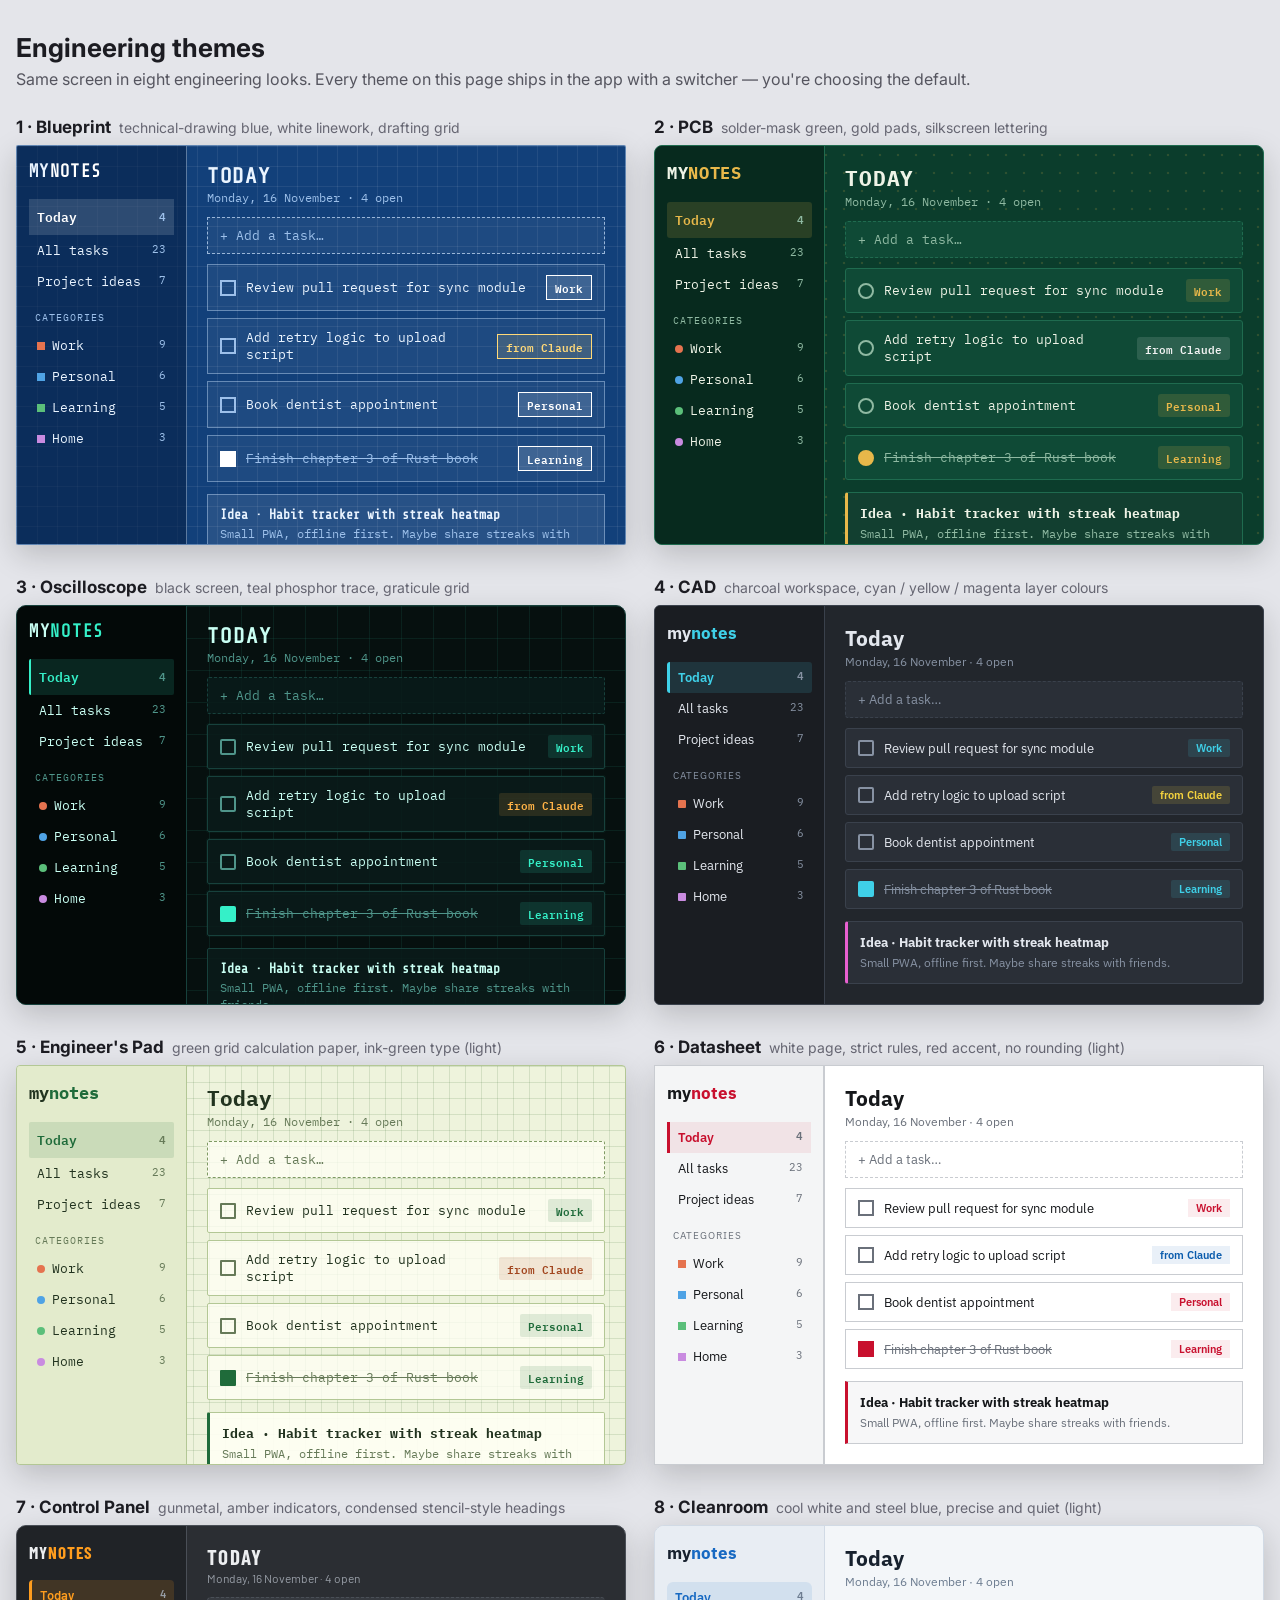
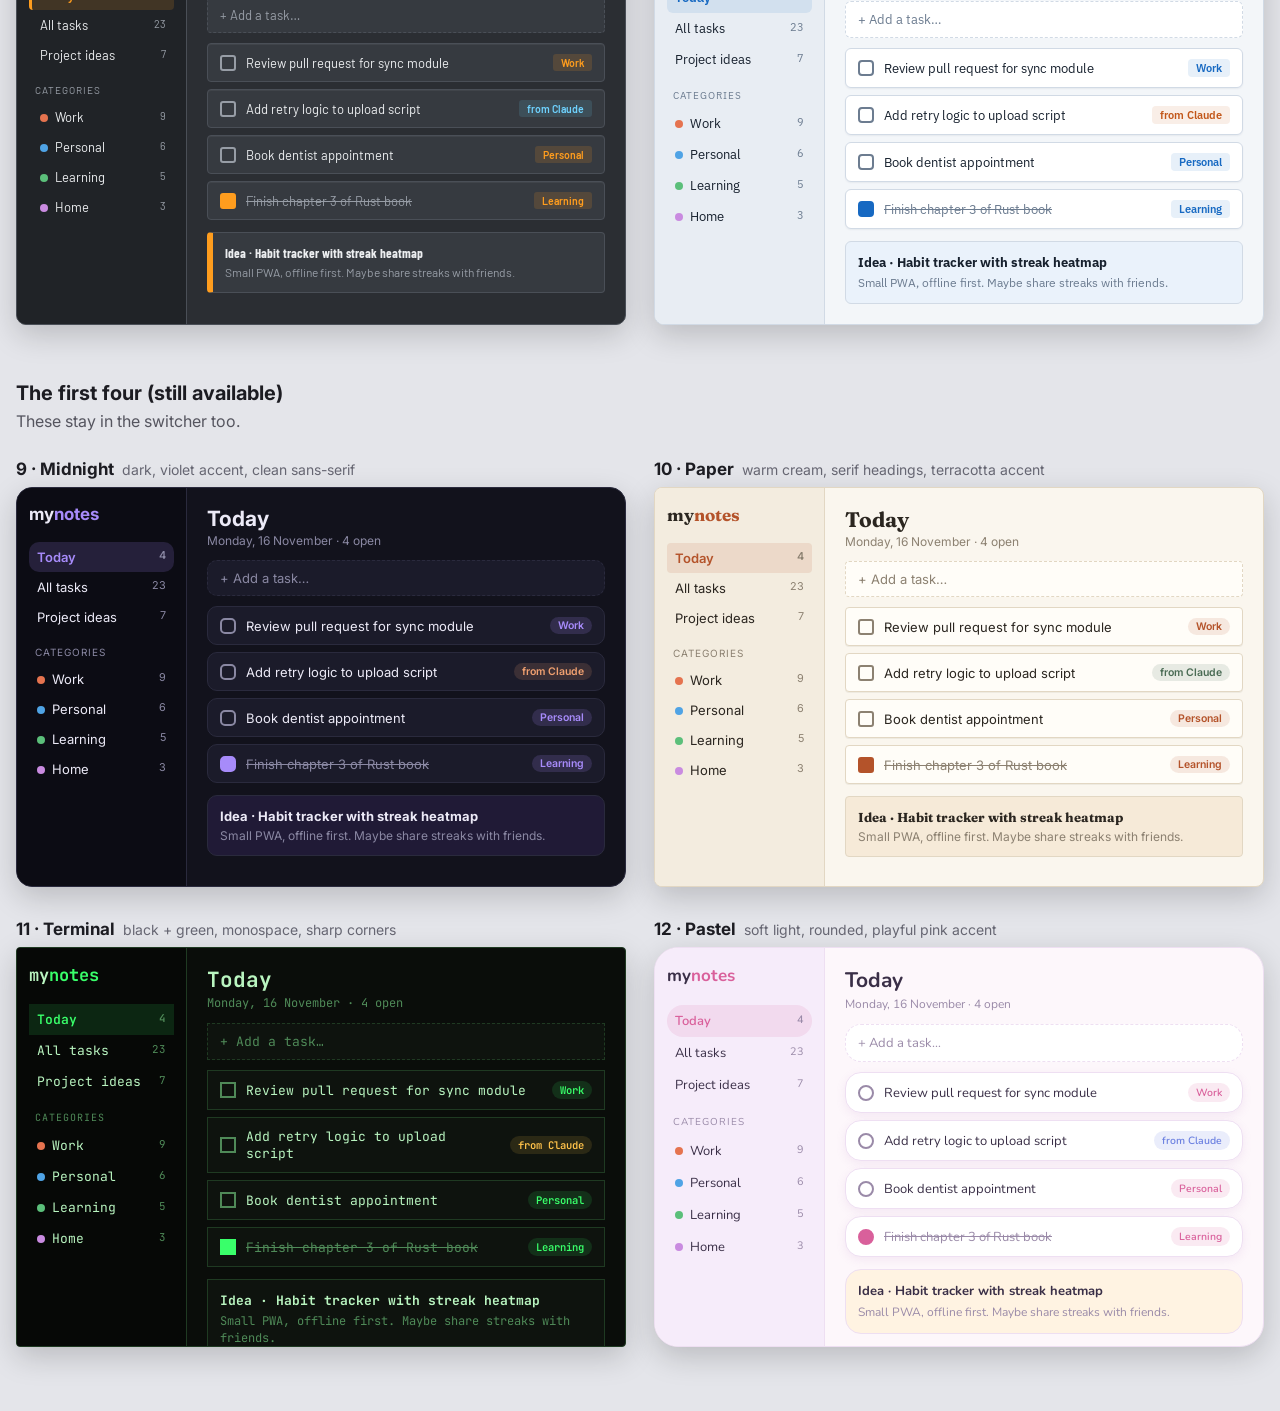
==== docs/theme-preview.html @ d1ad7452 "Start MyNotes: core modules, vault crypto, handoff notes" ====
<!doctype html>
<html lang="en">
<head>
<meta charset="utf-8">
<meta name="viewport" content="width=device-width, initial-scale=1">
<title>Theme preview</title>
<link href="https://fonts.googleapis.com/css2?family=Inter:wght@400;500;600;700&family=Fraunces:opsz,wght@9..144,500;9..144,700&family=JetBrains+Mono:wght@400;600&family=Nunito:wght@500;700;800&family=IBM+Plex+Mono:wght@400;500;600&family=IBM+Plex+Sans:wght@400;500;600;700&family=Share+Tech+Mono&family=Barlow+Condensed:wght@500;600;700&family=Barlow:wght@400;500;600&display=swap" rel="stylesheet">
<style>
  * { box-sizing: border-box; margin: 0; }
  body { background: #e4e5ea; font-family: Inter, system-ui, sans-serif; padding: 32px 16px 64px; color: #1c1c22; }
  .page { max-width: 1280px; margin: 0 auto; }
  .page h1 { font-size: 26px; margin-bottom: 6px; }
  .page h1.second { margin-top: 56px; font-size: 20px; }
  .page p { color: #55555f; margin-bottom: 28px; }
  .grid { display: grid; grid-template-columns: repeat(auto-fit, minmax(520px, 1fr)); gap: 32px 28px; }
  @media (max-width: 600px) { .grid { grid-template-columns: 1fr; } }
  .label { font-weight: 700; font-size: 17px; margin-bottom: 4px; }
  .label span { font-weight: 400; color: #666672; font-size: 14px; margin-left: 8px; }

  /* ---------- shared app mock ---------- */
  .app { display: grid; grid-template-columns: 170px 1fr; height: 400px; border-radius: var(--frame-r); overflow: hidden;
         background-color: var(--bg); background-image: var(--grid, none); background-size: var(--grid-size, auto);
         color: var(--text); font-family: var(--font); border: 1px solid var(--line);
         box-shadow: 0 10px 30px rgba(0,0,0,.18); font-size: 13px; margin-top: 8px; }
  .side { background: var(--side); padding: 16px 12px; border-right: var(--rule, 1px) solid var(--line); }
  .brand { font-family: var(--head); font-weight: 700; font-size: 17px; margin-bottom: 18px; color: var(--text);
           text-transform: var(--caps, none); letter-spacing: var(--track, 0); }
  .brand i { color: var(--accent); font-style: normal; }
  .nav-h { font-size: 10px; letter-spacing: .1em; text-transform: uppercase; color: var(--muted); margin: 14px 6px 6px; }
  .nav { display: flex; justify-content: space-between; padding: 7px 8px; border-radius: var(--r); color: var(--text);
         border-left: var(--nav-bar, 0) solid transparent; }
  .nav.on { background: var(--accent-soft); color: var(--accent); font-weight: 600; border-left-color: var(--accent); }
  .nav small { color: var(--muted); }
  .dot { display: inline-block; width: 8px; height: 8px; border-radius: var(--dot-r, 50%); margin-right: 7px; }
  .main { padding: 18px 20px; overflow: hidden; }
  .main h2 { font-family: var(--head); font-size: 21px; font-weight: 700; text-transform: var(--caps, none); letter-spacing: var(--track, 0); }
  .sub { color: var(--muted); margin: 2px 0 12px; font-size: 12px; }
  .add { border: 1px dashed var(--line-strong, var(--line)); border-radius: var(--r); padding: 9px 12px; color: var(--muted); margin-bottom: 10px; background: var(--card); }
  .task { display: flex; align-items: center; gap: 10px; padding: 10px 12px; background: var(--card); border: 1px solid var(--line);
          border-radius: var(--r); margin-bottom: 7px; box-shadow: var(--shadow); }
  .box { width: 16px; height: 16px; border: 2px solid var(--muted); border-radius: var(--box-r); flex: none; }
  .task.done .box { background: var(--accent); border-color: var(--accent); }
  .task.done .t { text-decoration: line-through; color: var(--muted); }
  .t { flex: 1; }
  .chip { font-size: 10.5px; padding: 2px 8px; border-radius: var(--chip-r, 99px); background: var(--accent-soft); color: var(--accent);
          font-weight: 600; white-space: nowrap; border: var(--chip-b, 0) solid currentColor; }
  .chip.c { background: var(--claude-soft); color: var(--claude); }
  .idea { margin-top: 12px; padding: 12px; border-radius: var(--r); background: var(--idea); border: 1px solid var(--line); border-left: var(--idea-bar, 1px) solid var(--idea-bar-c, var(--line)); }
  .idea b { font-family: var(--head); display: block; margin-bottom: 3px; }
  .idea span { color: var(--muted); font-size: 12px; }

  /* ---------- engineering themes ---------- */
  .blueprint { --bg:#12407a; --side:rgba(6,30,66,.55); --card:rgba(255,255,255,.05); --idea:rgba(255,255,255,.09); --line:rgba(205,228,255,.42); --line-strong:rgba(205,228,255,.7);
               --text:#eaf4ff; --muted:#9dc0ea; --accent:#ffffff; --accent-soft:rgba(255,255,255,.14); --claude:#ffd978; --claude-soft:rgba(255,217,120,.14);
               --grid:linear-gradient(rgba(255,255,255,.07) 1px,transparent 1px),linear-gradient(90deg,rgba(255,255,255,.07) 1px,transparent 1px); --grid-size:20px 20px;
               --font:'IBM Plex Mono',Consolas,monospace; --head:'Share Tech Mono','IBM Plex Mono',monospace; --caps:uppercase; --track:.08em;
               --r:0px; --box-r:0px; --frame-r:2px; --shadow:none; --chip-r:0px; --chip-b:1px; --dot-r:0; }
  .pcb       { --bg:#0b3d2c; --side:#072a1e; --card:#0f4a36; --idea:#123f30; --line:#1f6b4f; --text:#eef3e6; --muted:#8fb9a2;
               --accent:#e8b84a; --accent-soft:rgba(232,184,74,.15); --claude:#f2f2f2; --claude-soft:rgba(255,255,255,.12);
               --grid:radial-gradient(rgba(232,184,74,.16) 1.2px,transparent 1.6px); --grid-size:18px 18px;
               --font:'IBM Plex Mono',Consolas,monospace; --head:'IBM Plex Mono',monospace; --caps:uppercase; --track:.04em;
               --r:3px; --box-r:50%; --frame-r:8px; --shadow:none; --chip-r:3px; --idea-bar:3px; --idea-bar-c:#e8b84a; }
  .scope     { --bg:#06100f; --side:#030908; --card:rgba(10,28,26,.85); --idea:rgba(10,28,26,.85); --line:#17413c; --text:#c9fff3; --muted:#4f958a;
               --accent:#35f0c8; --accent-soft:rgba(53,240,200,.12); --claude:#ffb347; --claude-soft:rgba(255,179,71,.13);
               --grid:linear-gradient(rgba(53,240,200,.08) 1px,transparent 1px),linear-gradient(90deg,rgba(53,240,200,.08) 1px,transparent 1px); --grid-size:32px 32px;
               --font:'IBM Plex Mono',Consolas,monospace; --head:'Share Tech Mono','IBM Plex Mono',monospace; --caps:uppercase; --track:.1em;
               --r:2px; --box-r:2px; --frame-r:10px; --shadow:0 0 0 1px rgba(53,240,200,.04); --chip-r:2px; --nav-bar:2px; }
  .cad       { --bg:#22262c; --side:#1a1d22; --card:#2a2f37; --idea:#2a2f37; --line:#3a414c; --text:#e3e7ee; --muted:#8792a3;
               --accent:#3fd0e8; --accent-soft:rgba(63,208,232,.13); --claude:#f5d33e; --claude-soft:rgba(245,211,62,.13);
               --font:'IBM Plex Sans',Segoe UI,sans-serif; --head:'IBM Plex Sans',sans-serif;
               --r:3px; --box-r:2px; --frame-r:6px; --shadow:none; --chip-r:2px; --nav-bar:3px; --idea-bar:3px; --idea-bar-c:#e85fd0; --dot-r:1px; }
  .pad       { --bg:#eef3dc; --side:#e3ebcc; --card:rgba(255,255,244,.75); --idea:rgba(255,255,244,.9); --line:#b3c795; --line-strong:#7f9a63;
               --text:#22331f; --muted:#667a58; --accent:#1f6b3a; --accent-soft:rgba(31,107,58,.13); --claude:#a2461f; --claude-soft:rgba(162,70,31,.12);
               --grid:linear-gradient(rgba(70,120,60,.16) 1px,transparent 1px),linear-gradient(90deg,rgba(70,120,60,.16) 1px,transparent 1px); --grid-size:16px 16px;
               --font:'IBM Plex Mono',Consolas,monospace; --head:'IBM Plex Mono',monospace;
               --r:2px; --box-r:1px; --frame-r:4px; --shadow:none; --chip-r:2px; --idea-bar:3px; --idea-bar-c:#1f6b3a; }
  .datasheet { --bg:#ffffff; --side:#f4f5f6; --card:#ffffff; --idea:#f7f7f8; --line:#c9ccd1; --text:#15171a; --muted:#6a707a;
               --accent:#c8102e; --accent-soft:rgba(200,16,46,.08); --claude:#0b5cad; --claude-soft:rgba(11,92,173,.09);
               --font:'IBM Plex Sans',Helvetica,Arial,sans-serif; --head:'IBM Plex Sans',Helvetica,sans-serif; --rule:2px;
               --r:0px; --box-r:0px; --frame-r:0px; --shadow:none; --chip-r:0px; --nav-bar:3px; --idea-bar:3px; --idea-bar-c:#c8102e; --dot-r:0; }
  .panel     { --bg:#2b2e33; --side:#202327; --card:#363a40; --idea:#363a40; --line:#4a4f57; --text:#eceef0; --muted:#979da6;
               --accent:#ff9d1e; --accent-soft:rgba(255,157,30,.15); --claude:#6fd3ff; --claude-soft:rgba(111,211,255,.13);
               --font:Barlow,Segoe UI,sans-serif; --head:'Barlow Condensed',Barlow,sans-serif; --caps:uppercase; --track:.06em;
               --r:4px; --box-r:3px; --frame-r:10px; --shadow:inset 0 1px 0 rgba(255,255,255,.05); --chip-r:3px; --nav-bar:3px;
               --idea-bar:6px; --idea-bar-c:#ff9d1e; }
  .cryo      { --bg:#f3f6f9; --side:#e8edf3; --card:#ffffff; --idea:#eaf2fb; --line:#d1dae5; --text:#17212e; --muted:#6c7c90;
               --accent:#1769c2; --accent-soft:rgba(23,105,194,.1); --claude:#c2571a; --claude-soft:rgba(194,87,26,.1);
               --font:'IBM Plex Sans',Segoe UI,sans-serif; --head:'IBM Plex Sans',sans-serif;
               --r:6px; --box-r:4px; --frame-r:10px; --shadow:0 1px 2px rgba(20,40,70,.06); --chip-r:4px; }

  /* ---------- general themes ---------- */
  .midnight { --bg:#12121c; --side:#0c0c14; --card:#1b1b2a; --idea:#201a36; --line:#2a2a3d; --text:#eceaf7; --muted:#8a88a3;
              --accent:#a78bfa; --accent-soft:rgba(167,139,250,.16); --claude:#f0a070; --claude-soft:rgba(240,160,112,.15);
              --font:Inter,sans-serif; --head:Inter,sans-serif; --r:10px; --box-r:5px; --frame-r:16px; --shadow:none; }
  .paper    { --bg:#faf6ee; --side:#f3ecdf; --card:#fffdf8; --idea:#f6ead8; --line:#e2d7c3; --text:#2b2620; --muted:#8c8171;
              --accent:#b4532a; --accent-soft:rgba(180,83,42,.12); --claude:#4a6b54; --claude-soft:rgba(74,107,84,.13);
              --font:Inter,sans-serif; --head:Fraunces,Georgia,serif; --r:4px; --box-r:3px; --frame-r:8px; --shadow:0 1px 0 rgba(60,40,10,.06); }
  .terminal { --bg:#0a0d0a; --side:#060806; --card:#0e130e; --idea:#0e130e; --line:#1f3a22; --text:#b9f5c0; --muted:#4f8a58;
              --accent:#39ff6a; --accent-soft:rgba(57,255,106,.12); --claude:#ffc24a; --claude-soft:rgba(255,194,74,.12);
              --font:'JetBrains Mono',monospace; --head:'JetBrains Mono',monospace; --r:0px; --box-r:0px; --frame-r:4px; --shadow:none; }
  .pastel   { --bg:#fdf7fb; --side:#f6ecfa; --card:#ffffff; --idea:#fff3e2; --line:#eedff2; --text:#3a2f47; --muted:#9a8aa8;
              --accent:#d9609b; --accent-soft:rgba(217,96,155,.13); --claude:#6a7fe0; --claude-soft:rgba(106,127,224,.14);
              --font:Nunito,sans-serif; --head:Nunito,sans-serif; --r:16px; --box-r:8px; --frame-r:24px; --shadow:0 3px 10px rgba(180,120,190,.12); }
</style>
</head>
<body>
<div class="page">
  <h1>Engineering themes</h1>
  <p>Same screen in eight engineering looks. Every theme on this page ships in the app with a switcher — you're choosing the default.</p>
  <div class="grid" id="eng"></div>

  <h1 class="second">The first four (still available)</h1>
  <p>These stay in the switcher too.</p>
  <div class="grid" id="gen"></div>
</div>

<template id="mock">
  <div class="app">
    <aside class="side">
      <div class="brand">my<i>notes</i></div>
      <div class="nav on"><span>Today</span><small>4</small></div>
      <div class="nav"><span>All tasks</span><small>23</small></div>
      <div class="nav"><span>Project ideas</span><small>7</small></div>
      <div class="nav-h">Categories</div>
      <div class="nav"><span><span class="dot" style="background:#e5734f"></span>Work</span><small>9</small></div>
      <div class="nav"><span><span class="dot" style="background:#4fa3e5"></span>Personal</span><small>6</small></div>
      <div class="nav"><span><span class="dot" style="background:#5bbf7a"></span>Learning</span><small>5</small></div>
      <div class="nav"><span><span class="dot" style="background:#c98be0"></span>Home</span><small>3</small></div>
    </aside>
    <section class="main">
      <h2>Today</h2>
      <div class="sub">Monday, 16 November · 4 open</div>
      <div class="add">+ Add a task…</div>
      <div class="task"><span class="box"></span><span class="t">Review pull request for sync module</span><span class="chip">Work</span></div>
      <div class="task"><span class="box"></span><span class="t">Add retry logic to upload script</span><span class="chip c">from Claude</span></div>
      <div class="task"><span class="box"></span><span class="t">Book dentist appointment</span><span class="chip">Personal</span></div>
      <div class="task done"><span class="box"></span><span class="t">Finish chapter 3 of Rust book</span><span class="chip">Learning</span></div>
      <div class="idea"><b>Idea · Habit tracker with streak heatmap</b><span>Small PWA, offline first. Maybe share streaks with friends.</span></div>
    </section>
  </div>
</template>

<script>
  const eng = [
    ["blueprint", "1 · Blueprint",       "technical-drawing blue, white linework, drafting grid"],
    ["pcb",       "2 · PCB",             "solder-mask green, gold pads, silkscreen lettering"],
    ["scope",     "3 · Oscilloscope",    "black screen, teal phosphor trace, graticule grid"],
    ["cad",       "4 · CAD",             "charcoal workspace, cyan / yellow / magenta layer colours"],
    ["pad",       "5 · Engineer's Pad",  "green grid calculation paper, ink-green type (light)"],
    ["datasheet", "6 · Datasheet",       "white page, strict rules, red accent, no rounding (light)"],
    ["panel",     "7 · Control Panel",   "gunmetal, amber indicators, condensed stencil-style headings"],
    ["cryo",      "8 · Cleanroom",       "cool white and steel blue, precise and quiet (light)"],
  ];
  const gen = [
    ["midnight", "9 · Midnight",  "dark, violet accent, clean sans-serif"],
    ["paper",    "10 · Paper",    "warm cream, serif headings, terracotta accent"],
    ["terminal", "11 · Terminal", "black + green, monospace, sharp corners"],
    ["pastel",   "12 · Pastel",   "soft light, rounded, playful pink accent"],
  ];
  const tpl = document.getElementById("mock");
  function fill(id, list) {
    const grid = document.getElementById(id);
    for (const [cls, name, desc] of list) {
      const wrap = document.createElement("div");
      wrap.innerHTML = `<div class="label">${name}<span>${desc}</span></div>`;
      const app = tpl.content.firstElementChild.cloneNode(true);
      app.classList.add(cls);
      wrap.appendChild(app);
      grid.appendChild(wrap);
    }
  }
  fill("eng", eng);
  fill("gen", gen);
</script>
</body>
</html>
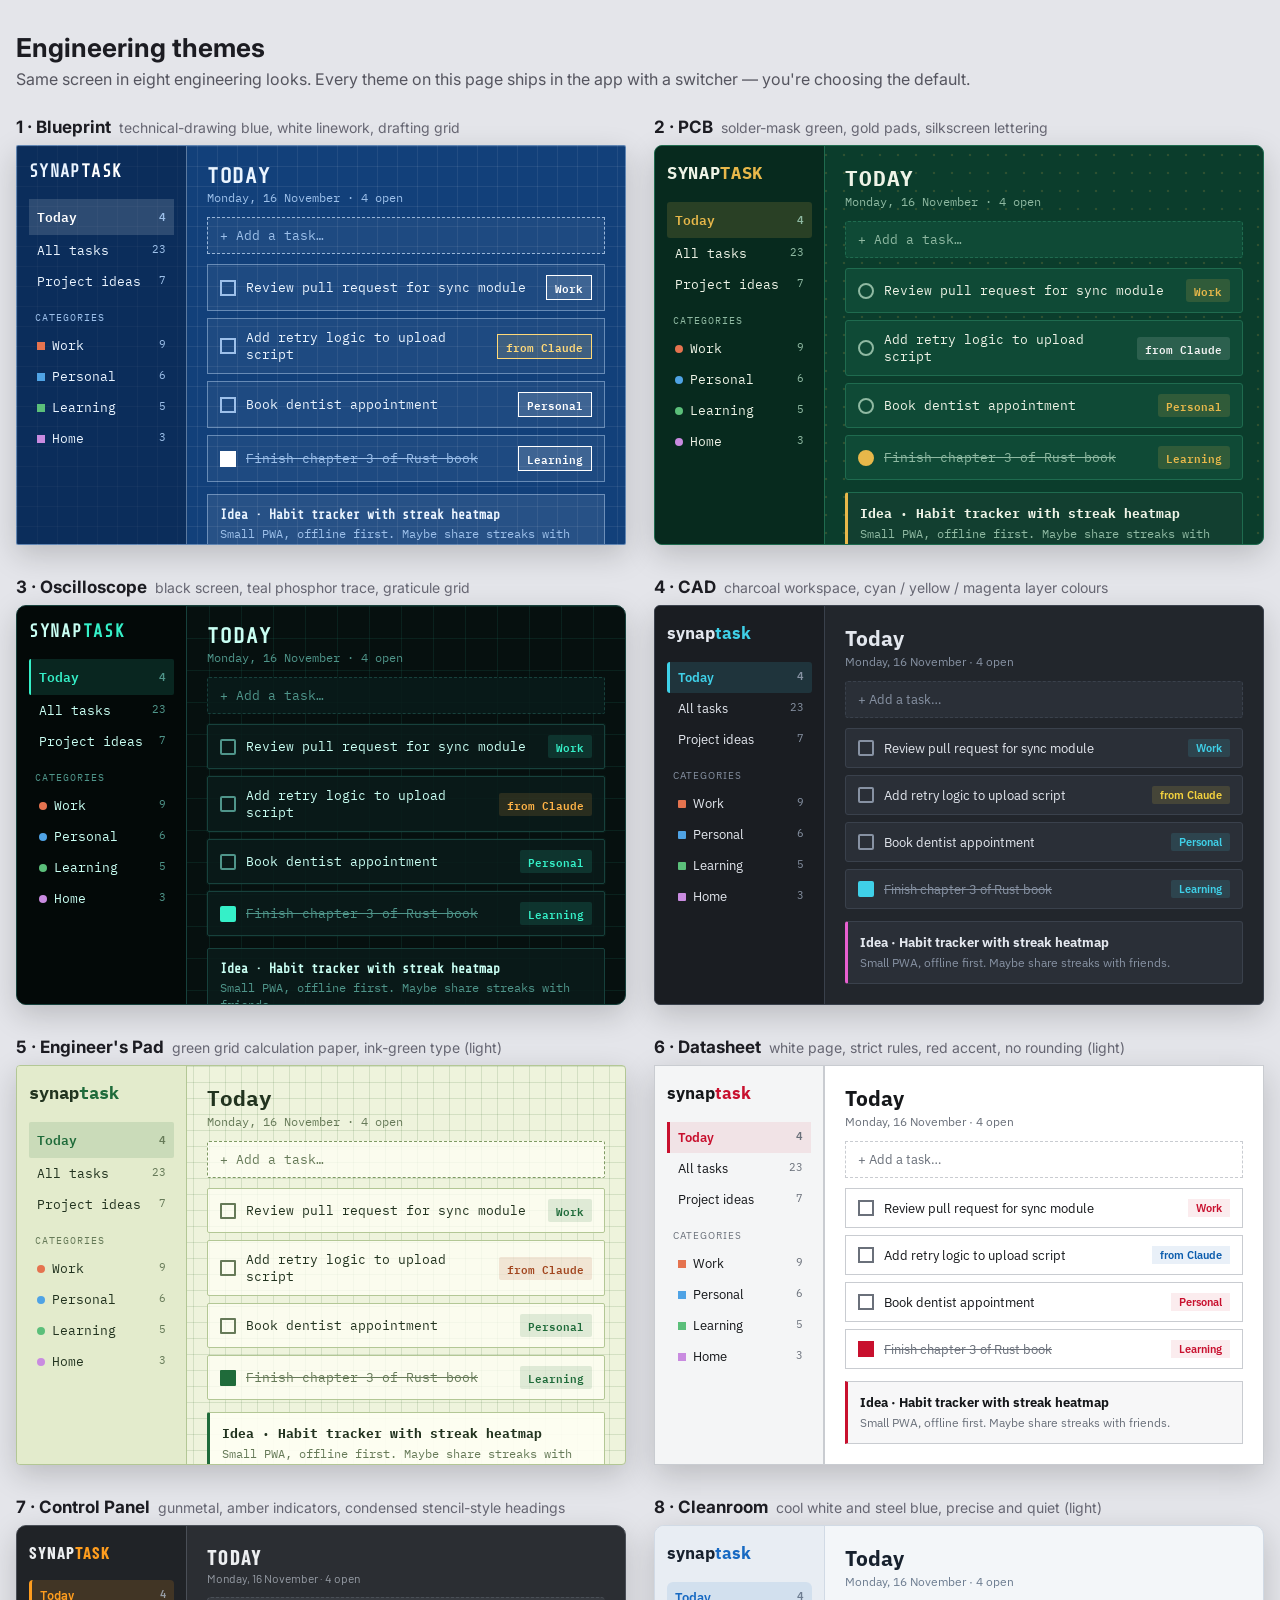
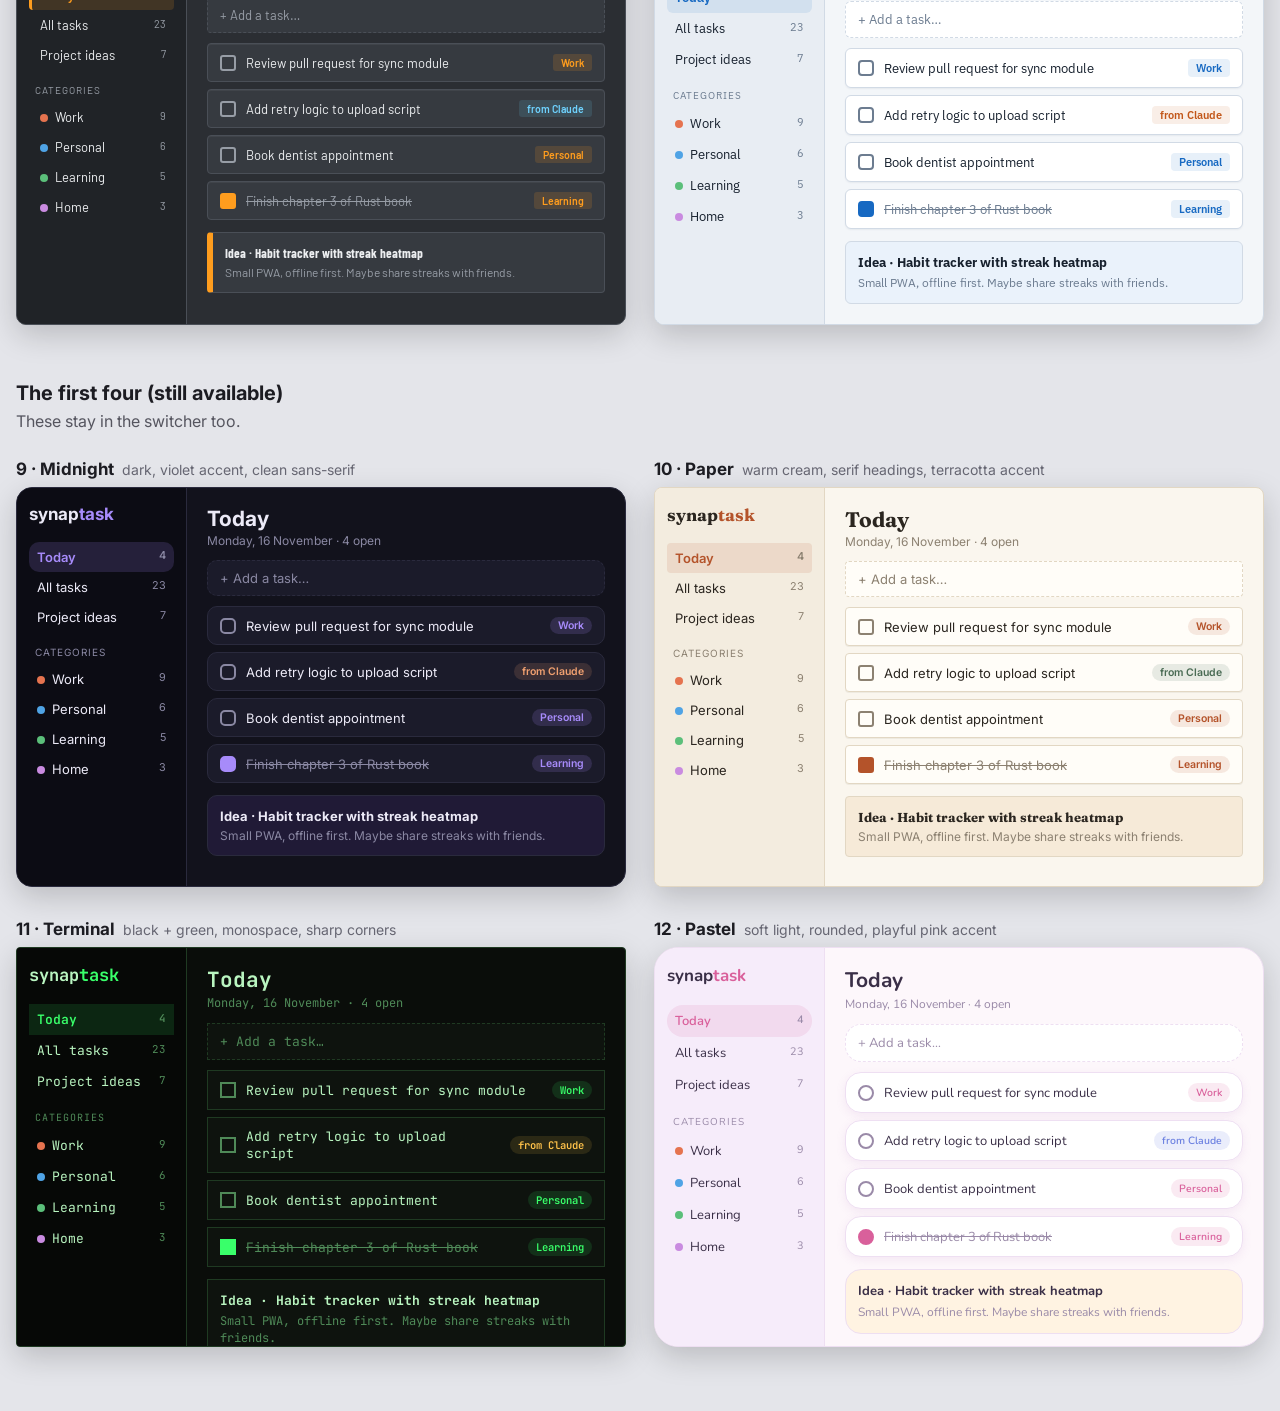
==== commit b6812c5d: "Rename app to Synaptask" ====
--- a/docs/theme-preview.html
+++ b/docs/theme-preview.html
@@ -117,7 +117,7 @@
 <template id="mock">
   <div class="app">
     <aside class="side">
-      <div class="brand">my<i>notes</i></div>
+      <div class="brand">synap<i>task</i></div>
       <div class="nav on"><span>Today</span><small>4</small></div>
       <div class="nav"><span>All tasks</span><small>23</small></div>
       <div class="nav"><span>Project ideas</span><small>7</small></div>
